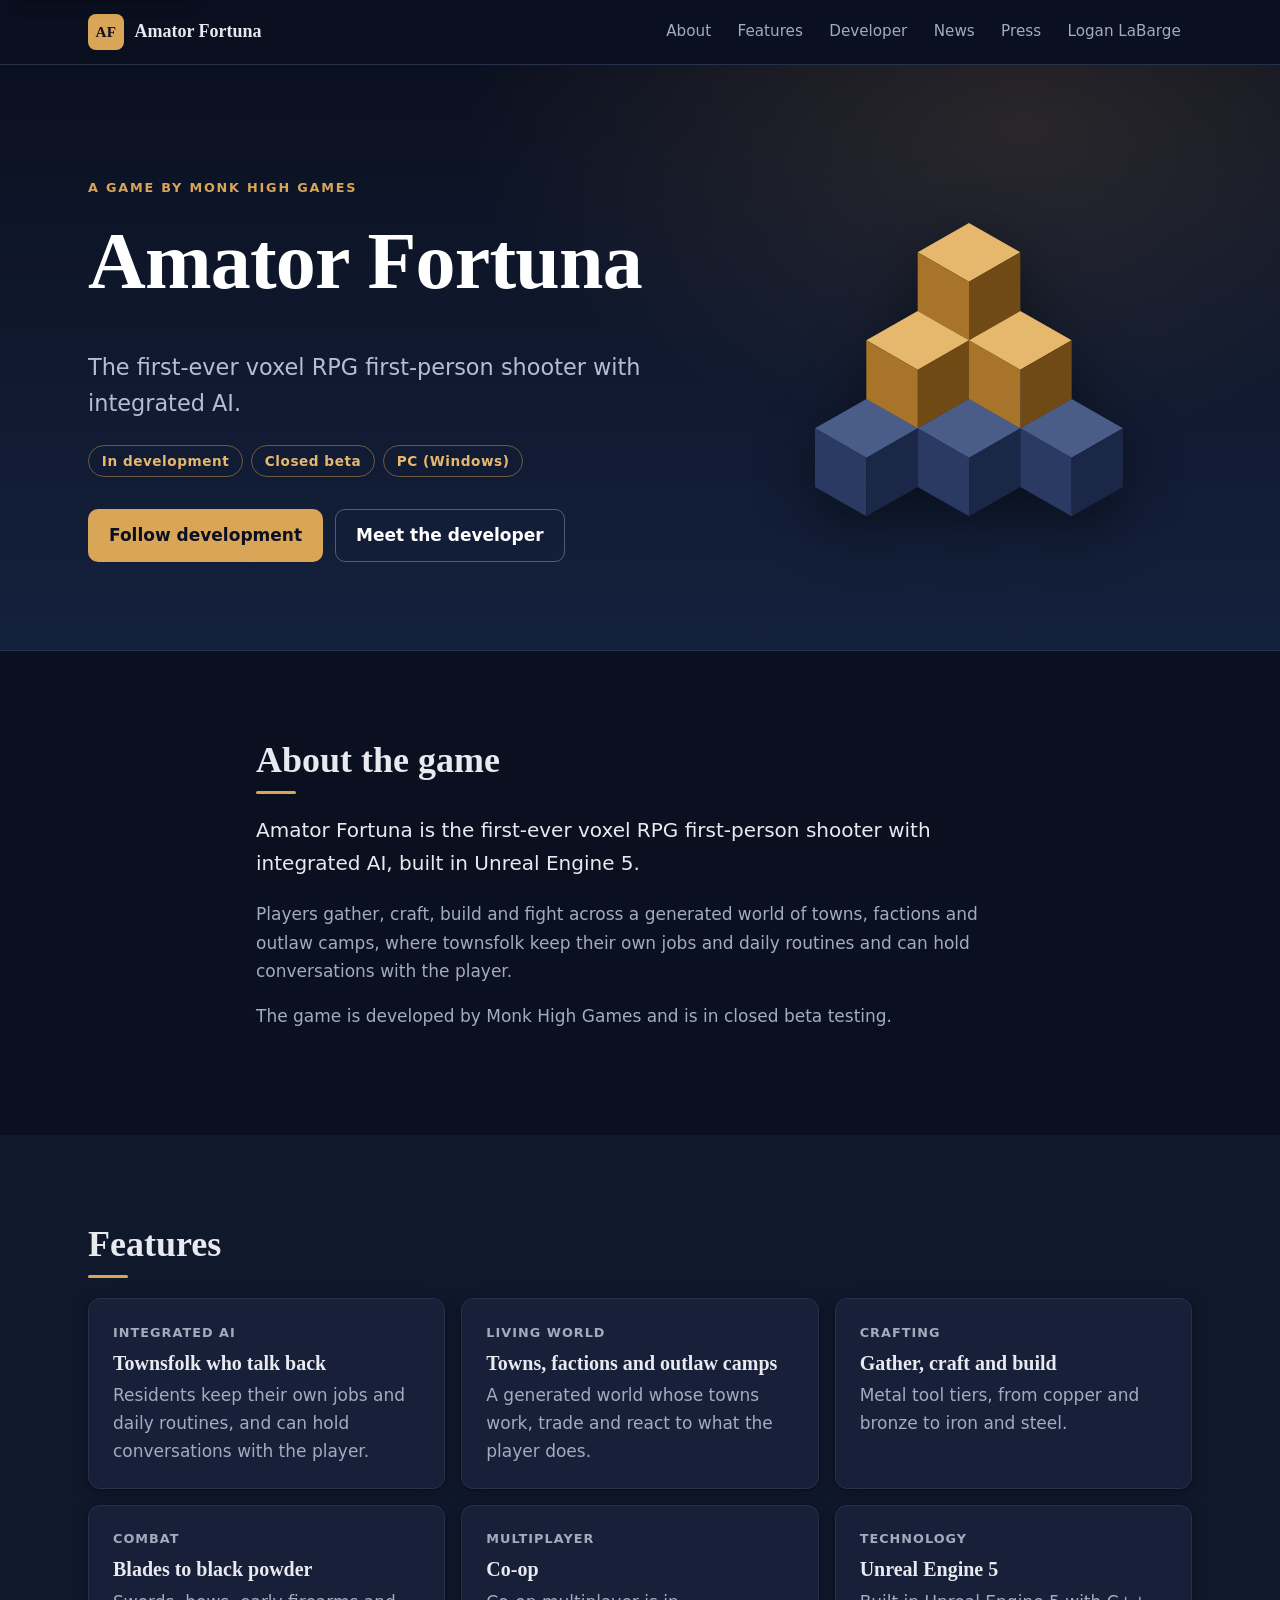
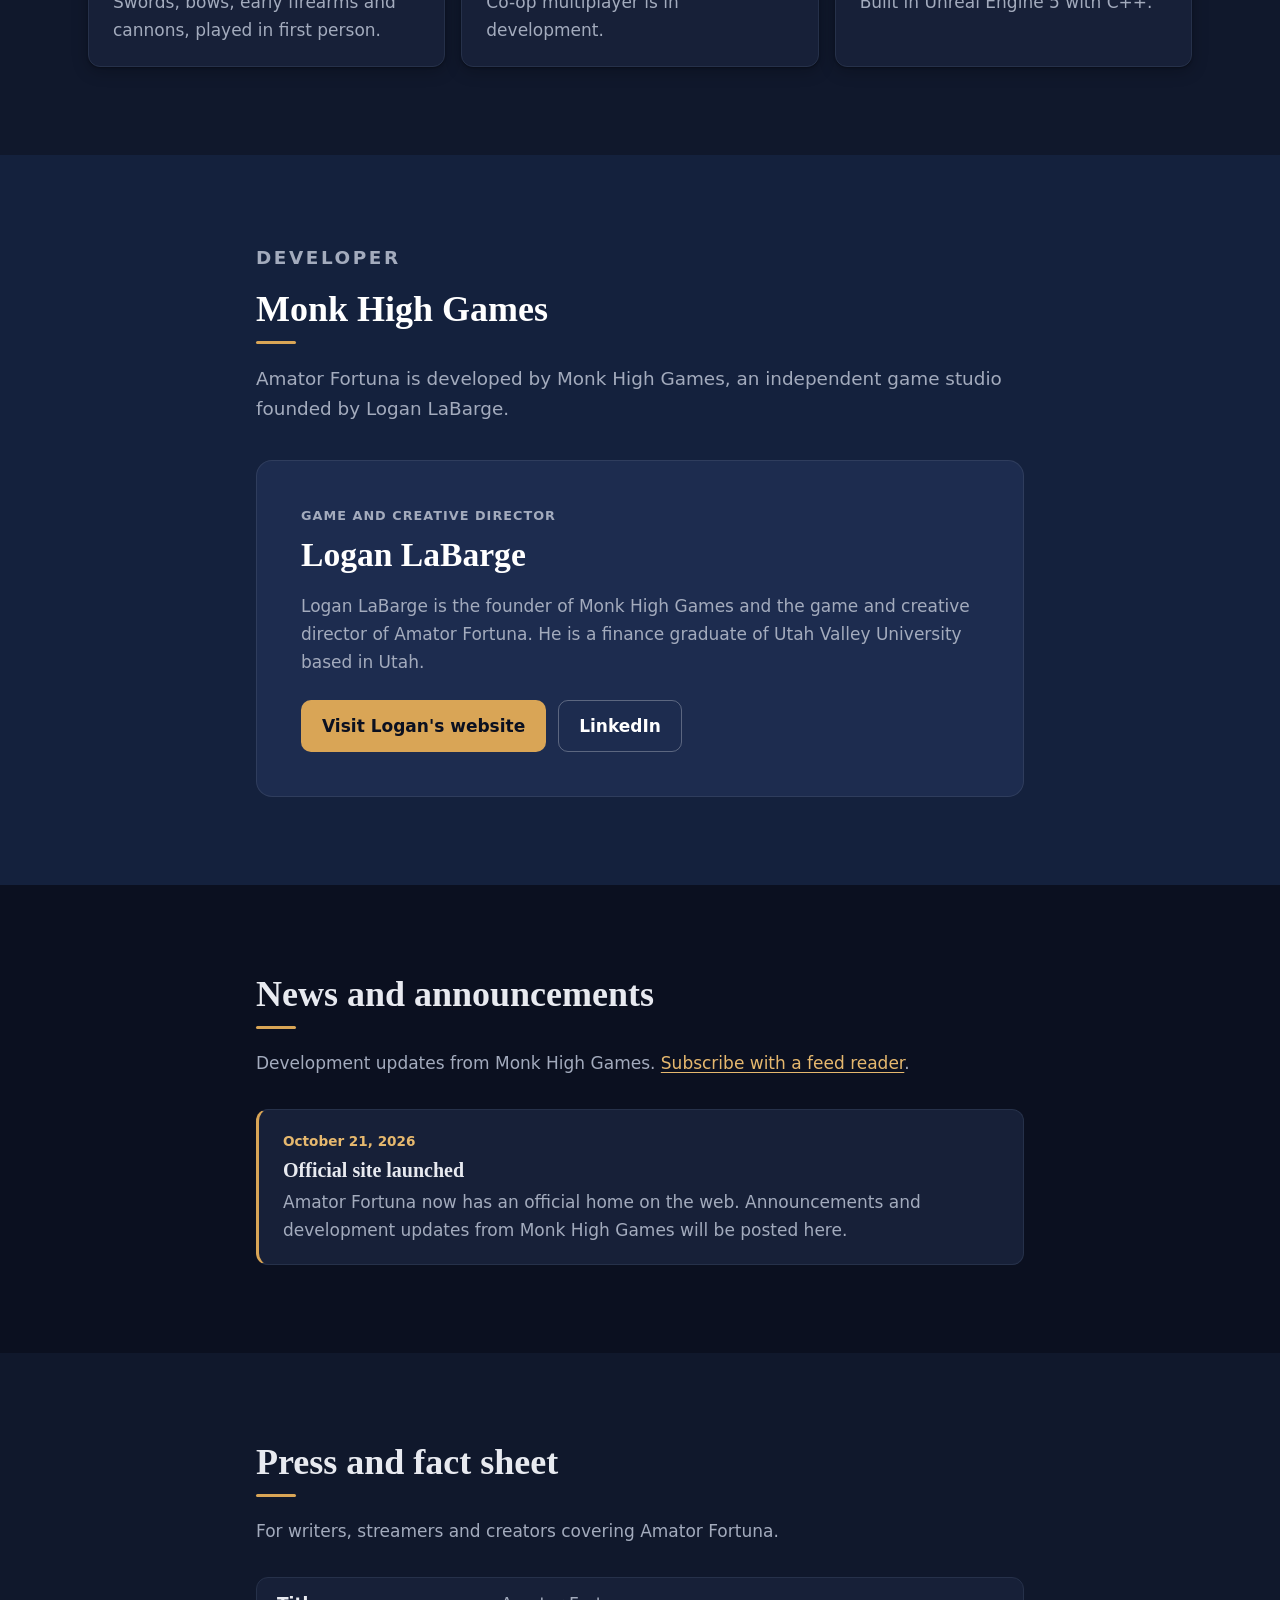
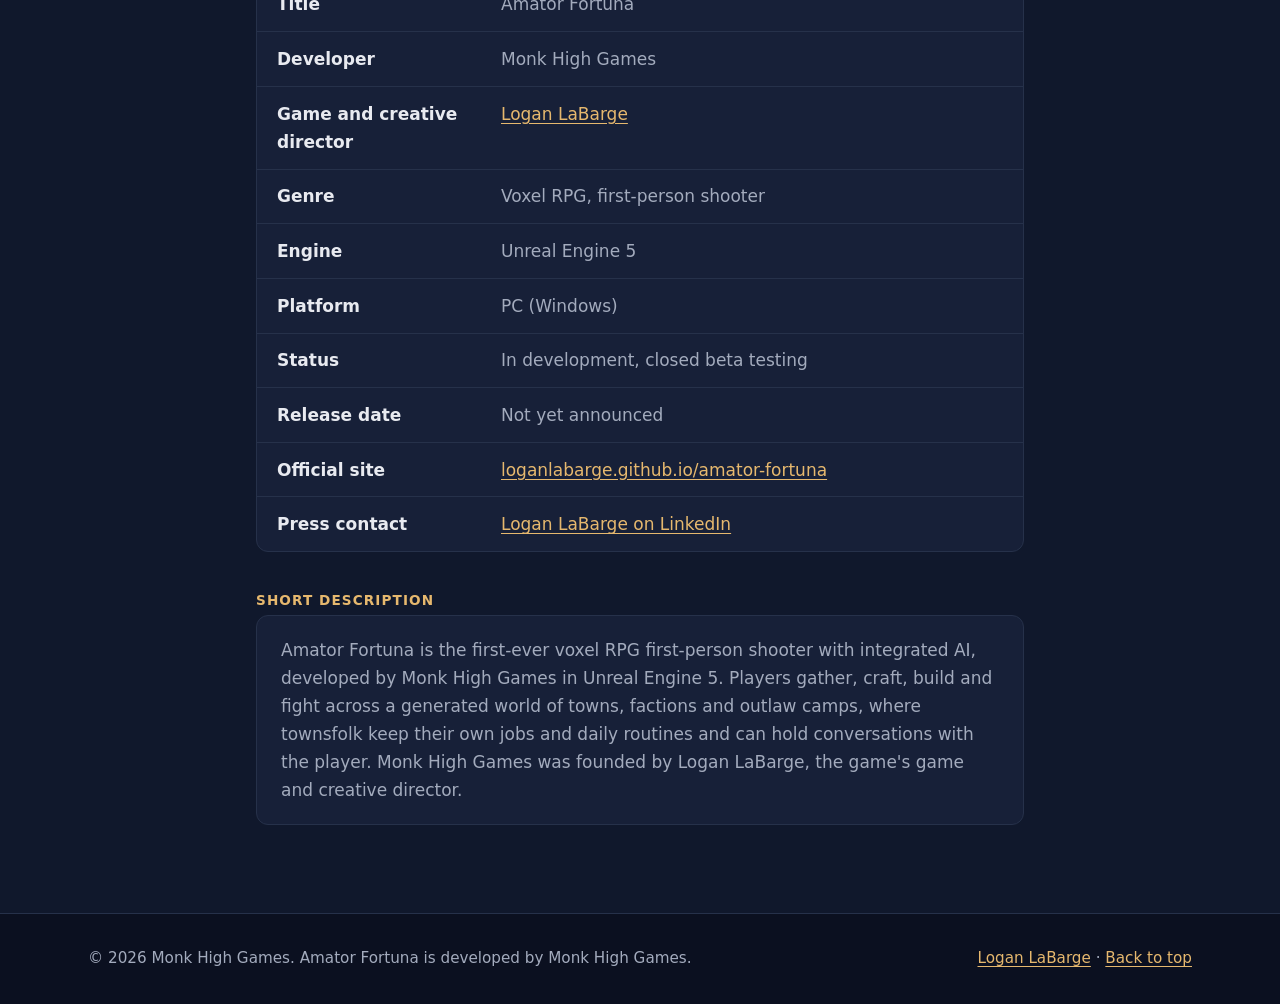
==== amator-fortuna/index.html @ 2a2f9566 "Add the official Amator Fortuna game page New /amator-fortuna/ page: about, features, developer (Mon" ====
<!doctype html>
<html lang="en">
<head>
  <meta charset="utf-8">
  <meta name="viewport" content="width=device-width, initial-scale=1">

  <!-- ===== Primary SEO ===== -->
  <title>Amator Fortuna | Official Game Site | Monk High Games</title>
  <meta name="description" content="Amator Fortuna is the first-ever voxel RPG first-person shooter with integrated AI, developed by Monk High Games in Unreal Engine 5. Game and creative director: Logan LaBarge.">
  <meta name="author" content="Logan LaBarge">
  <meta name="robots" content="index, follow, max-image-preview:large">
  <link rel="canonical" href="https://loganlabarge.github.io/amator-fortuna/">
  <link rel="author" href="https://loganlabarge.github.io/">
  <link rel="alternate" type="application/atom+xml" title="Amator Fortuna news" href="https://loganlabarge.github.io/amator-fortuna/feed.xml">

  <!-- ===== Open Graph (LinkedIn, Facebook, Discord, iMessage, etc.) ===== -->
  <meta property="og:type" content="website">
  <meta property="og:site_name" content="Amator Fortuna">
  <meta property="og:title" content="Amator Fortuna, by Monk High Games">
  <meta property="og:description" content="The first-ever voxel RPG first-person shooter with integrated AI. In development for PC.">
  <meta property="og:url" content="https://loganlabarge.github.io/amator-fortuna/">
  <meta property="og:image" content="https://loganlabarge.github.io/assets/og-amator-fortuna.png">
  <meta property="og:image:width" content="1200">
  <meta property="og:image:height" content="630">
  <meta property="og:image:alt" content="Amator Fortuna, a game by Monk High Games">
  <meta property="og:locale" content="en_US">

  <!-- ===== Twitter / X card ===== -->
  <meta name="twitter:card" content="summary_large_image">
  <meta name="twitter:title" content="Amator Fortuna, by Monk High Games">
  <meta name="twitter:description" content="The first-ever voxel RPG first-person shooter with integrated AI. In development for PC.">
  <meta name="twitter:image" content="https://loganlabarge.github.io/assets/og-amator-fortuna.png">

  <link rel="icon" href="../assets/favicon-af.svg" type="image/svg+xml">
  <link rel="icon" href="../assets/favicon-af-32.png" type="image/png" sizes="32x32">
  <link rel="apple-touch-icon" href="../assets/apple-touch-icon-af.png">
  <meta name="theme-color" content="#0b1020">
  <link rel="stylesheet" href="../assets/styles.css">

  <!-- ===== Structured data (schema.org JSON-LD) =====
       The game, its studio and its director. The Person is the same entity as on the
       homepage (same @id), which is how search engines tie the two pages together. -->
  <script type="application/ld+json">
  {
    "@context": "https://schema.org",
    "@graph": [
      {
        "@type": "WebPage",
        "@id": "https://loganlabarge.github.io/amator-fortuna/#webpage",
        "url": "https://loganlabarge.github.io/amator-fortuna/",
        "name": "Amator Fortuna | Official Game Site",
        "inLanguage": "en-US",
        "dateCreated": "2026-10-21",
        "dateModified": "2026-10-21",
        "isPartOf": { "@id": "https://loganlabarge.github.io/#website" },
        "about": { "@id": "https://loganlabarge.github.io/amator-fortuna/#game" },
        "mainEntity": { "@id": "https://loganlabarge.github.io/amator-fortuna/#game" },
        "author": { "@id": "https://loganlabarge.github.io/#person" },
        "breadcrumb": {
          "@type": "BreadcrumbList",
          "itemListElement": [
            { "@type": "ListItem", "position": 1, "name": "Logan LaBarge", "item": "https://loganlabarge.github.io/" },
            { "@type": "ListItem", "position": 2, "name": "Amator Fortuna", "item": "https://loganlabarge.github.io/amator-fortuna/" }
          ]
        }
      },
      {
        "@type": "VideoGame",
        "@id": "https://loganlabarge.github.io/amator-fortuna/#game",
        "name": "Amator Fortuna",
        "url": "https://loganlabarge.github.io/amator-fortuna/",
        "image": "https://loganlabarge.github.io/assets/og-amator-fortuna.png",
        "description": "The first-ever voxel RPG first-person shooter with integrated AI, built in Unreal Engine 5. Players gather, craft, build and fight across a generated world of towns, factions and outlaw camps, where townsfolk keep their own jobs and daily routines and can hold conversations with the player. In closed beta testing.",
        "genre": ["Role-playing game", "First-person shooter", "Voxel"],
        "gamePlatform": "PC",
        "operatingSystem": "Windows",
        "applicationCategory": "Game",
        "playMode": ["SinglePlayer", "CoOp"],
        "author": { "@id": "https://loganlabarge.github.io/#person" },
        "director": { "@id": "https://loganlabarge.github.io/#person" },
        "creator": { "@id": "https://loganlabarge.github.io/#monkhighgames" },
        "publisher": { "@id": "https://loganlabarge.github.io/#monkhighgames" }
      },
      {
        "@type": "Organization",
        "@id": "https://loganlabarge.github.io/#monkhighgames",
        "name": "Monk High Games",
        "url": "https://loganlabarge.github.io/#monk-high-games",
        "founder": { "@id": "https://loganlabarge.github.io/#person" },
        "description": "Independent game studio founded by Logan LaBarge, developer of Amator Fortuna."
      },
      {
        "@type": "Person",
        "@id": "https://loganlabarge.github.io/#person",
        "name": "Logan LaBarge",
        "url": "https://loganlabarge.github.io/",
        "jobTitle": "Founder",
        "worksFor": { "@id": "https://loganlabarge.github.io/#monkhighgames" },
        "sameAs": [
          "https://www.linkedin.com/in/logan-labarge-49076a348/",
          "https://github.com/loganlabarge"
        ]
      }
    ]
  }
  </script>
</head>
<body class="game">
  <a class="skip-link" href="#main">Skip to content</a>

  <header class="site-header">
    <div class="container header-inner">
      <a class="brand" href="#top" aria-label="Amator Fortuna, back to top">
        <span class="monogram" aria-hidden="true">AF</span>
        <span class="brand-name">Amator Fortuna</span>
      </a>
      <button class="nav-toggle" type="button" aria-expanded="false" aria-controls="site-nav" hidden>
        <span class="nav-toggle-bars" aria-hidden="true"></span>
        <span class="visually-hidden">Menu</span>
      </button>
      <nav id="site-nav" class="site-nav" aria-label="Sections">
        <ul>
          <li><a href="#about">About</a></li>
          <li><a href="#features">Features</a></li>
          <li><a href="#developer">Developer</a></li>
          <li><a href="#news">News</a></li>
          <li><a href="#press">Press</a></li>
          <li><a href="../">Logan LaBarge</a></li>
        </ul>
      </nav>
    </div>
  </header>

  <main id="main">
    <!-- ===== Hero ===== -->
    <section class="game-hero" id="top" aria-labelledby="game-title">
      <div class="container game-hero-inner">
        <div class="game-hero-text">
          <p class="eyebrow eyebrow-light">A game by Monk High Games</p>
          <h1 id="game-title">Amator Fortuna</h1>
          <p class="lede">The first-ever voxel RPG first-person shooter with integrated AI.</p>
          <ul class="status-list" aria-label="Status">
            <li>In development</li>
            <li>Closed beta</li>
            <li>PC (Windows)</li>
          </ul>
          <div class="hero-actions">
            <a class="button button-gold" href="#news">Follow development</a>
            <a class="button button-outline" href="../">Meet the developer</a>
          </div>
        </div>
        <!-- Decorative voxel stack (no screenshot until public-safe footage exists). -->
        <svg class="game-hero-art" viewBox="-120 -135 240 230" aria-hidden="true" focusable="false">
          <defs>
            <g id="cube-gold">
              <path d="M0 0L35 -20L0 -40L-35 -20Z" fill="#e6b86e"/>
              <path d="M-35 -20L0 0L0 40L-35 20Z" fill="#a8742a"/>
              <path d="M35 -20L0 0L0 40L35 20Z" fill="#6f4a14"/>
            </g>
            <g id="cube-stone">
              <path d="M0 0L35 -20L0 -40L-35 -20Z" fill="#4a5c88"/>
              <path d="M-35 -20L0 0L0 40L-35 20Z" fill="#2a3a63"/>
              <path d="M35 -20L0 0L0 40L35 20Z" fill="#1b2747"/>
            </g>
          </defs>
          <!-- painted back to front: x + y + z ascending; screen = (35(x-y), 20(x+y) - 40z) -->
          <use href="#cube-stone" x="0" y="0"/>
          <use href="#cube-stone" x="35" y="20"/>
          <use href="#cube-stone" x="-35" y="20"/>
          <use href="#cube-gold" x="0" y="-40"/>
          <use href="#cube-stone" x="70" y="40"/>
          <use href="#cube-stone" x="0" y="40"/>
          <use href="#cube-stone" x="-70" y="40"/>
          <use href="#cube-gold" x="35" y="-20"/>
          <use href="#cube-gold" x="-35" y="-20"/>
          <use href="#cube-gold" x="0" y="-80"/>
        </svg>
      </div>
    </section>

    <!-- ===== About ===== -->
    <section class="section" id="about" aria-labelledby="about-title">
      <div class="container narrow">
        <h2 id="about-title">About the game</h2>
        <p class="game-lead">Amator Fortuna is the first-ever voxel RPG first-person shooter with integrated AI, built in Unreal Engine 5.</p>
        <p>Players gather, craft, build and fight across a generated world of towns, factions and outlaw camps, where townsfolk keep their own jobs and daily routines and can hold conversations with the player.</p>
        <p>The game is developed by Monk High Games and is in closed beta testing.</p>
      </div>
    </section>

    <!-- ===== Features ===== -->
    <section class="section section-alt" id="features" aria-labelledby="features-title">
      <div class="container">
        <h2 id="features-title">Features</h2>
        <ul class="card-grid feature-grid">
          <li class="card">
            <p class="card-kicker">Integrated AI</p>
            <h3>Townsfolk who talk back</h3>
            <p>Residents keep their own jobs and daily routines, and can hold conversations with the player.</p>
          </li>
          <li class="card">
            <p class="card-kicker">Living world</p>
            <h3>Towns, factions and outlaw camps</h3>
            <p>A generated world whose towns work, trade and react to what the player does.</p>
          </li>
          <li class="card">
            <p class="card-kicker">Crafting</p>
            <h3>Gather, craft and build</h3>
            <p>Metal tool tiers, from copper and bronze to iron and steel.</p>
          </li>
          <li class="card">
            <p class="card-kicker">Combat</p>
            <h3>Blades to black powder</h3>
            <p>Swords, bows, early firearms and cannons, played in first person.</p>
          </li>
          <li class="card">
            <p class="card-kicker">Multiplayer</p>
            <h3>Co-op</h3>
            <p>Co-op multiplayer is in development.</p>
          </li>
          <li class="card">
            <p class="card-kicker">Technology</p>
            <h3>Unreal Engine 5</h3>
            <p>Built in Unreal Engine 5 with C++.</p>
          </li>
        </ul>
      </div>
    </section>

    <!-- ===== Developer ===== -->
    <section class="section section-feature" id="developer" aria-labelledby="developer-title">
      <div class="container narrow">
        <div class="feature-head">
          <p class="eyebrow eyebrow-light">Developer</p>
          <h2 id="developer-title">Monk High Games</h2>
          <p>Amator Fortuna is developed by Monk High Games, an independent game studio founded by Logan LaBarge.</p>
        </div>
        <article class="feature-card" aria-labelledby="director-title">
          <p class="card-kicker">Game and creative director</p>
          <h3 id="director-title">Logan LaBarge</h3>
          <p>Logan LaBarge is the founder of Monk High Games and the game and creative director of Amator Fortuna. He is a finance graduate of Utah Valley University based in Utah.</p>
          <div class="hero-actions">
            <a class="button button-gold" href="../" rel="author">Visit Logan's website</a>
            <a class="button button-outline" href="https://www.linkedin.com/in/logan-labarge-49076a348/">LinkedIn</a>
          </div>
        </article>
      </div>
    </section>

    <!-- ===== News =====
         Newest first. For each announcement, copy an <article class="news-item"> block,
         and add a matching <entry> to feed.xml so followers' feed readers pick it up. -->
    <section class="section" id="news" aria-labelledby="news-title">
      <div class="container narrow">
        <h2 id="news-title">News and announcements</h2>
        <p class="section-intro">Development updates from Monk High Games. <a href="feed.xml">Subscribe with a feed reader</a>.</p>
        <div class="news-list">
          <article class="news-item" id="official-site-launch">
            <time datetime="2026-10-21">October 21, 2026</time>
            <h3>Official site launched</h3>
            <p>Amator Fortuna now has an official home on the web. Announcements and development updates from Monk High Games will be posted here.</p>
          </article>
        </div>
      </div>
    </section>

    <!-- ===== Press ===== -->
    <section class="section section-alt" id="press" aria-labelledby="press-title">
      <div class="container narrow">
        <h2 id="press-title">Press and fact sheet</h2>
        <p class="section-intro">For writers, streamers and creators covering Amator Fortuna.</p>
        <dl class="fact-sheet">
          <div><dt>Title</dt><dd>Amator Fortuna</dd></div>
          <div><dt>Developer</dt><dd>Monk High Games</dd></div>
          <div><dt>Game and creative director</dt><dd><a href="../">Logan LaBarge</a></dd></div>
          <div><dt>Genre</dt><dd>Voxel RPG, first-person shooter</dd></div>
          <div><dt>Engine</dt><dd>Unreal Engine 5</dd></div>
          <div><dt>Platform</dt><dd>PC (Windows)</dd></div>
          <div><dt>Status</dt><dd>In development, closed beta testing</dd></div>
          <div><dt>Release date</dt><dd>Not yet announced</dd></div>
          <div><dt>Official site</dt><dd><a href="https://loganlabarge.github.io/amator-fortuna/">loganlabarge.github.io/amator-fortuna</a></dd></div>
          <div><dt>Press contact</dt><dd><a href="https://www.linkedin.com/in/logan-labarge-49076a348/">Logan LaBarge on LinkedIn</a></dd></div>
        </dl>
        <h3 class="boilerplate-title">Short description</h3>
        <blockquote class="boilerplate">
          <p>Amator Fortuna is the first-ever voxel RPG first-person shooter with integrated AI, developed by Monk High Games in Unreal Engine 5. Players gather, craft, build and fight across a generated world of towns, factions and outlaw camps, where townsfolk keep their own jobs and daily routines and can hold conversations with the player. Monk High Games was founded by Logan LaBarge, the game's game and creative director.</p>
        </blockquote>
      </div>
    </section>
  </main>

  <footer class="site-footer">
    <div class="container footer-inner">
      <p>&copy; 2026 Monk High Games. Amator Fortuna is developed by Monk High Games.</p>
      <p><a href="../">Logan LaBarge</a> &middot; <a href="#top">Back to top</a></p>
    </div>
  </footer>

  <script>
    // Collapsible menu on small screens. Without JavaScript the links simply stay visible.
    (function () {
      var toggle = document.querySelector('.nav-toggle');
      var nav = document.getElementById('site-nav');
      if (!toggle || !nav) return;
      toggle.hidden = false;
      document.documentElement.classList.add('js');
      function setOpen(open) {
        toggle.setAttribute('aria-expanded', String(open));
        nav.classList.toggle('is-open', open);
      }
      toggle.addEventListener('click', function () {
        setOpen(toggle.getAttribute('aria-expanded') !== 'true');
      });
      nav.addEventListener('click', function (e) {
        if (e.target.closest('a')) setOpen(false);
      });
      document.addEventListener('keydown', function (e) {
        if (e.key === 'Escape' && nav.classList.contains('is-open')) { setOpen(false); toggle.focus(); }
      });
    })();
  </script>
</body>
</html>
---- assets/styles.css ----
/* Logan LaBarge: personal site. No web fonts, no frameworks: one small stylesheet. */

:root {
  --bg: #fbfaf7;
  --bg-alt: #f2efe8;
  --surface: #ffffff;
  --text: #1c1f26;
  --text-muted: #565c69;
  --border: #e2ddd2;
  --brand: #14213d;          /* deep navy */
  --brand-contrast: #ffffff;
  --accent: #a8742a;         /* old gold */
  --accent-strong: #8a5d1d;
  --link: #1f4e8c;
  --feature-bg: #14213d;
  --feature-text: #e9ecf3;
  --feature-muted: #b5bdd0;
  --feature-surface: #1d2c4f;
  --todo-bg: #fff4d6;
  --todo-border: #d9a520;
  --todo-text: #5b4300;
  --shadow: 0 1px 2px rgba(20, 33, 61, .06), 0 4px 16px rgba(20, 33, 61, .06);
  --radius: 12px;
  --font-sans: system-ui, -apple-system, "Segoe UI", Roboto, "Helvetica Neue", Arial, sans-serif;
  --font-serif: "Iowan Old Style", "Palatino Linotype", Palatino, "Book Antiqua", Georgia, serif;
  color-scheme: light;
}

@media (prefers-color-scheme: dark) {
  :root {
    --bg: #0f1420;
    --bg-alt: #141b2b;
    --surface: #1a2234;
    --text: #e8eaf0;
    --text-muted: #a3abbd;
    --border: #2a3448;
    --brand: #e8eaf0;
    --brand-contrast: #0f1420;
    --accent: #d9a556;
    --accent-strong: #e6b86e;
    --link: #8fb6ff;
    --feature-bg: #0b1020;
    --feature-text: #e8eaf0;
    --feature-muted: #a3abbd;
    --feature-surface: #172038;
    --todo-bg: #3a2e0c;
    --todo-border: #c99a2e;
    --todo-text: #ffe7a6;
    --shadow: 0 1px 2px rgba(0, 0, 0, .3), 0 4px 16px rgba(0, 0, 0, .25);
    color-scheme: dark;
  }
}

*, *::before, *::after { box-sizing: border-box; }

html { scroll-behavior: smooth; scroll-padding-top: 5rem; -webkit-text-size-adjust: 100%; }
@media (prefers-reduced-motion: reduce) { html { scroll-behavior: auto; } }

body {
  margin: 0;
  background: var(--bg);
  color: var(--text);
  font: 400 1.0625rem/1.65 var(--font-sans);
  text-rendering: optimizeLegibility;
}

h1, h2, h3 { font-family: var(--font-serif); line-height: 1.2; color: var(--text); margin: 0 0 .5em; }
h1 { font-size: clamp(2.5rem, 7vw, 4.25rem); letter-spacing: -.01em; font-weight: 600; }
h2 { font-size: clamp(1.75rem, 4vw, 2.25rem); font-weight: 600; }
h3 { font-size: 1.25rem; font-weight: 600; }
p { margin: 0 0 1em; }
ul, ol { padding-left: 1.25rem; }
a { color: var(--link); text-underline-offset: .18em; }
a:hover { text-decoration-thickness: 2px; }

:focus-visible { outline: 3px solid var(--accent); outline-offset: 3px; border-radius: 4px; }

.visually-hidden {
  position: absolute !important; width: 1px; height: 1px; padding: 0; margin: -1px;
  overflow: hidden; clip: rect(0 0 0 0); white-space: nowrap; border: 0;
}

.skip-link {
  position: absolute; left: 1rem; top: -3rem; z-index: 100;
  background: var(--surface); color: var(--text); padding: .6rem 1rem; border-radius: 8px;
  box-shadow: var(--shadow); font-weight: 600;
}
.skip-link:focus { top: 1rem; }

.container { width: 100%; max-width: 72rem; margin: 0 auto; padding: 0 1.5rem; }
.narrow { max-width: 48rem; }
.container.narrow { max-width: calc(48rem + 3rem); }
@media (max-width: 480px) { .container { padding: 0 1rem; } }

/* ---------- Header ---------- */
.site-header {
  position: sticky; top: 0; z-index: 50;
  background: color-mix(in srgb, var(--bg) 88%, transparent);
  backdrop-filter: saturate(1.4) blur(10px);
  -webkit-backdrop-filter: saturate(1.4) blur(10px);
  border-bottom: 1px solid var(--border);
}
@supports not (background: color-mix(in srgb, red 50%, blue)) { .site-header { background: var(--bg); } }

.header-inner { display: flex; align-items: center; justify-content: space-between; gap: 1rem; min-height: 4rem; }

.brand { display: inline-flex; align-items: center; gap: .65rem; text-decoration: none; color: var(--text); font-weight: 600; }
.monogram {
  display: inline-grid; place-items: center; width: 2.25rem; height: 2.25rem; border-radius: 8px;
  background: var(--brand); color: var(--brand-contrast);
  font: 600 .95rem/1 var(--font-serif); letter-spacing: .02em;
}
.brand-name { font-family: var(--font-serif); font-size: 1.125rem; }

.site-nav ul { list-style: none; margin: 0; padding: 0; display: flex; flex-wrap: wrap; gap: .25rem; }
.site-nav a {
  display: block; padding: .45rem .7rem; border-radius: 8px;
  color: var(--text-muted); text-decoration: none; font-size: .95rem; font-weight: 500;
}
.site-nav a:hover { color: var(--text); background: var(--bg-alt); }

.nav-toggle {
  display: none; width: 2.75rem; height: 2.75rem; border: 1px solid var(--border); border-radius: 8px;
  background: var(--surface); color: var(--text); cursor: pointer; padding: 0;
}
.nav-toggle-bars, .nav-toggle-bars::before, .nav-toggle-bars::after {
  display: block; width: 1.1rem; height: 2px; background: currentColor; border-radius: 2px; margin: 0 auto; position: relative;
}
.nav-toggle-bars::before, .nav-toggle-bars::after { content: ""; position: absolute; left: 0; }
.nav-toggle-bars::before { top: -6px; }
.nav-toggle-bars::after { top: 6px; }

@media (max-width: 860px) {
  .js .nav-toggle { display: inline-block; }
  .js .site-nav {
    display: none; position: absolute; left: 0; right: 0; top: 100%;
    background: var(--bg); border-bottom: 1px solid var(--border); box-shadow: var(--shadow);
  }
  .js .site-nav.is-open { display: block; }
  .js .site-nav ul { flex-direction: column; padding: .5rem 1rem 1rem; }
  .js .site-nav a { padding: .75rem .75rem; font-size: 1rem; }
  html:not(.js) .header-inner { flex-wrap: wrap; padding-bottom: .5rem; }
}

/* ---------- Hero ---------- */
.hero {
  padding: clamp(4rem, 12vw, 8rem) 0 clamp(3.5rem, 9vw, 6rem);
  background:
    radial-gradient(60rem 30rem at 85% -10%, color-mix(in srgb, var(--accent) 16%, transparent), transparent 70%),
    var(--bg);
  border-bottom: 1px solid var(--border);
}
.eyebrow {
  font-size: .8rem; font-weight: 700; letter-spacing: .14em; text-transform: uppercase;
  color: var(--accent-strong); margin-bottom: .9rem;
}
.eyebrow-light { color: var(--accent); }
.lede { font-size: clamp(1.15rem, 2.4vw, 1.4rem); color: var(--text-muted); max-width: 40rem; }
.hero-actions { display: flex; flex-wrap: wrap; gap: .75rem; margin-top: 2rem; }

.button {
  display: inline-flex; align-items: center; justify-content: center; min-height: 2.9rem;
  padding: .7rem 1.25rem; border-radius: 10px; font-weight: 600; text-decoration: none;
  border: 1px solid transparent; transition: transform .15s ease, background-color .15s ease;
}
.button:hover { transform: translateY(-1px); }
@media (prefers-reduced-motion: reduce) { .button { transition: none; } .button:hover { transform: none; } }
.button-primary { background: var(--brand); color: var(--brand-contrast); }
.button-ghost { border-color: var(--border); color: var(--text); background: var(--surface); }

/* ---------- Sections ---------- */
.section { padding: clamp(3.5rem, 8vw, 5.5rem) 0; }
.section-alt { background: var(--bg-alt); }
.section-intro { color: var(--text-muted); margin-bottom: 2rem; }
.section h2 { margin-bottom: 1.25rem; }
.section h2::after {
  content: ""; display: block; width: 2.5rem; height: 3px; margin-top: .6rem;
  background: var(--accent); border-radius: 2px;
}

/* Timeline (education, experience) */
.timeline { list-style: none; padding: 0; margin: 0; }
.timeline-item {
  display: grid; grid-template-columns: 10rem 1fr; gap: 1.5rem;
  padding: 1.5rem 0; border-top: 1px solid var(--border);
}
.timeline-item:first-child { border-top: 0; padding-top: 0; }
.timeline-item.no-meta { grid-template-columns: 1fr; }
.timeline-meta { color: var(--text-muted); font-size: .95rem; font-variant-numeric: tabular-nums; padding-top: .2rem; }
.timeline-body h3 { margin-bottom: .2rem; }
.org { color: var(--text-muted); margin-bottom: .75rem; }
.timeline-body ul { margin: 0; }
@media (max-width: 640px) { .timeline-item { grid-template-columns: 1fr; gap: .35rem; } }

/* Cards */
.card-grid { list-style: none; padding: 0; margin: 0; display: grid; gap: 1rem; grid-template-columns: repeat(auto-fit, minmax(min(100%, 18rem), 1fr)); }
.card {
  background: var(--surface); border: 1px solid var(--border); border-radius: var(--radius);
  padding: 1.4rem 1.5rem; box-shadow: var(--shadow);
}
.card h3 { margin-bottom: .4rem; }
.card h3 a { color: inherit; }
.card p:last-child { margin-bottom: 0; }
.card-kicker { font-size: .8rem; font-weight: 700; letter-spacing: .08em; text-transform: uppercase; color: var(--accent-strong); margin-bottom: .5rem; }

/* Feature (Monk High Games / Amator Fortuna) */
.section-feature { background: var(--feature-bg); color: var(--feature-text); }
.section-feature h2, .section-feature h3 { color: #ffffff; }
.section-feature p { color: var(--feature-muted); }
.feature-head { margin-bottom: 2.25rem; }
.feature-head p { font-size: 1.15rem; }
.feature-card {
  background: var(--feature-surface); border: 1px solid rgba(255, 255, 255, .08); border-radius: calc(var(--radius) + 4px);
  padding: clamp(1.5rem, 4vw, 2.75rem); max-width: 56rem;
}
.feature-card h3 { font-size: clamp(1.6rem, 3.5vw, 2.1rem); }
.feature-card .card-kicker { color: var(--accent); }
.feature-list { color: var(--feature-text); margin: 1.25rem 0 1.5rem; display: grid; gap: .35rem; }
.feature-shot { display: block; width: 100%; height: auto; border-radius: var(--radius); margin-top: 1.5rem; }

/* ---------- Game page (amator-fortuna/): always dark, navy and gold ---------- */
.game {
  --bg: #0b1020;
  --bg-alt: #10182c;
  --surface: #172038;
  --text: #e8eaf0;
  --text-muted: #a3abbd;
  --border: #26314a;
  --brand: #d9a556;
  --brand-contrast: #0b1020;
  --accent: #d9a556;
  --accent-strong: #e6b86e;
  --link: #e6b86e;
  --feature-bg: #14213d;
  --feature-text: #e9ecf3;
  --feature-muted: #b5bdd0;
  --feature-surface: #1d2c4f;
  --shadow: 0 1px 2px rgba(0, 0, 0, .3), 0 4px 16px rgba(0, 0, 0, .25);
  color-scheme: dark;
}

.game-hero {
  padding: clamp(3.5rem, 10vw, 7rem) 0 clamp(3rem, 8vw, 5.5rem);
  background:
    radial-gradient(50rem 28rem at 80% 10%, rgba(217, 165, 86, .14), transparent 70%),
    linear-gradient(180deg, #0b1020 0%, #14213d 100%);
  border-bottom: 1px solid var(--border);
}
.game-hero-inner { display: grid; grid-template-columns: minmax(0, 1.4fr) minmax(0, 1fr); gap: 2rem; align-items: center; }
.game-hero h1 { font-size: clamp(2.75rem, 8vw, 5rem); color: #ffffff; }
.game-hero .lede { color: var(--feature-muted); }
.game-hero-art { width: 100%; max-width: 22rem; height: auto; justify-self: center; filter: drop-shadow(0 18px 30px rgba(0, 0, 0, .45)); }
@media (max-width: 760px) {
  .game-hero-inner { grid-template-columns: 1fr; }
  .game-hero-art { max-width: 13rem; grid-row: 1; }
}

.status-list { list-style: none; padding: 0; margin: 1.25rem 0 0; display: flex; flex-wrap: wrap; gap: .5rem; }
.status-list li {
  font-size: .85rem; font-weight: 600; letter-spacing: .04em; color: var(--accent-strong);
  border: 1px solid rgba(217, 165, 86, .45); border-radius: 999px; padding: .25rem .8rem;
}

.button-gold { background: var(--accent); color: #0b1020; }
.button-outline { border-color: rgba(255, 255, 255, .28); color: #ffffff; background: transparent; }
.button-outline:hover { border-color: var(--accent); }

.game-lead { font-size: 1.25rem; color: var(--text); }
.game .section p { color: var(--text-muted); }
.game .section .game-lead, .game .card h3 { color: var(--text); }
.feature-grid { grid-template-columns: repeat(auto-fit, minmax(min(100%, 19rem), 1fr)); }
.game .feature-card .hero-actions { margin-top: 1.5rem; }

.news-list { display: grid; gap: 1rem; }
.news-item { background: var(--surface); border: 1px solid var(--border); border-left: 3px solid var(--accent); border-radius: var(--radius); padding: 1.25rem 1.5rem; }
.news-item time { display: block; font-size: .85rem; font-weight: 600; color: var(--accent-strong); margin-bottom: .35rem; font-variant-numeric: tabular-nums; }
.news-item h3 { margin-bottom: .35rem; }
.news-item p:last-child { margin-bottom: 0; }

.fact-sheet { margin: 0 0 2.5rem; border: 1px solid var(--border); border-radius: var(--radius); background: var(--surface); overflow: hidden; }
.fact-sheet div { display: grid; grid-template-columns: 13rem 1fr; gap: 1rem; padding: .8rem 1.25rem; border-top: 1px solid var(--border); }
.fact-sheet div:first-child { border-top: 0; }
.fact-sheet dt { font-weight: 700; color: var(--text); }
.fact-sheet dd { margin: 0; color: var(--text-muted); overflow-wrap: anywhere; }
@media (max-width: 560px) { .fact-sheet div { grid-template-columns: 1fr; gap: .15rem; } }

.boilerplate-title { font-family: var(--font-sans); font-size: .85rem; font-weight: 700; letter-spacing: .08em; text-transform: uppercase; color: var(--accent-strong); }
.boilerplate { margin: 0; padding: 1.25rem 1.5rem; background: var(--surface); border: 1px solid var(--border); border-radius: var(--radius); }
.boilerplate p { margin: 0; }

/* Contact */
.contact-list { list-style: none; padding: 0; margin: 0; display: grid; gap: .75rem; }
.contact-list li {
  display: flex; flex-wrap: wrap; align-items: baseline; gap: .5rem 1rem;
  background: var(--surface); border: 1px solid var(--border); border-radius: var(--radius); padding: 1rem 1.25rem;
}
.contact-label { font-weight: 700; min-width: 6rem; }
.contact-list a { overflow-wrap: anywhere; }

/* Footer */
.site-footer { border-top: 1px solid var(--border); padding: 2rem 0; color: var(--text-muted); font-size: .95rem; }
.footer-inner { display: flex; flex-wrap: wrap; justify-content: space-between; gap: .5rem 1.5rem; }
.footer-inner p { margin: 0; }

/* ---------- Draft markers: remove from the HTML before publishing ----------
   .todo / .todo-block = information only Logan can supply.
   .draft = wording drafted for Logan to confirm or rewrite.
   tools/check-before-publish.ps1 refuses to pass while any of these remain. */
.todo, .todo-block {
  background: var(--todo-bg); color: var(--todo-text); border: 1px dashed var(--todo-border); border-radius: 6px;
}
.todo { padding: .05em .4em; box-decoration-break: clone; -webkit-box-decoration-break: clone; }
.todo-block { padding: 1rem 1.25rem; }
.todo-block ul { margin-bottom: 0; }
.draft { position: relative; outline: 2px dashed var(--todo-border); outline-offset: 6px; border-radius: 2px; }
.draft::before {
  content: "Draft: please check"; display: inline-block; margin-right: .5rem;
  font: 700 .7rem/1.6 var(--font-sans); letter-spacing: .06em; text-transform: uppercase;
  background: var(--todo-border); color: #1c1400; padding: 0 .45rem; border-radius: 4px; vertical-align: .1em;
}
ul.draft::before { display: block; width: max-content; margin: 0 0 .4rem -1.25rem; }

@media print {
  .site-header, .hero-actions, .skip-link { display: none; }
  .section-feature { background: none; color: inherit; }
  .section-feature h2, .section-feature h3, .section-feature p, .feature-list { color: inherit; }
  .feature-card { background: none; border-color: #ccc; }
}
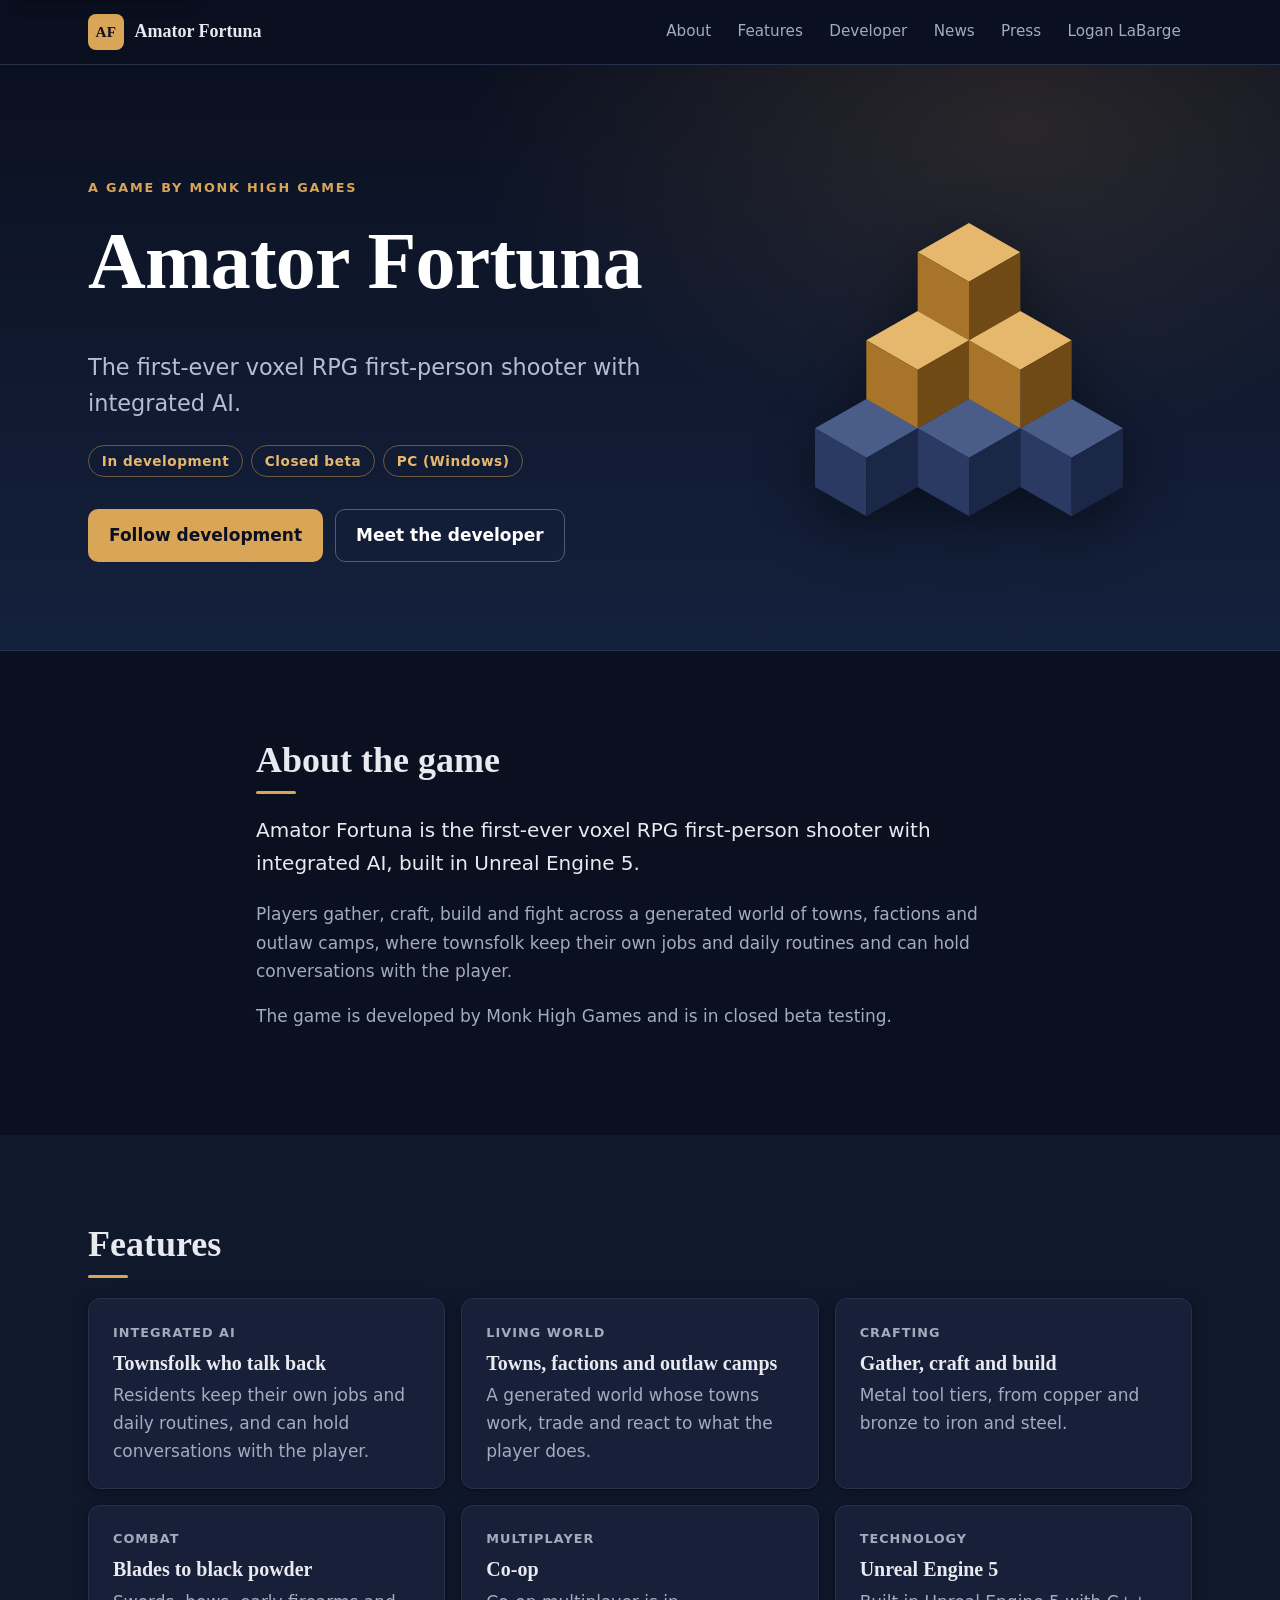
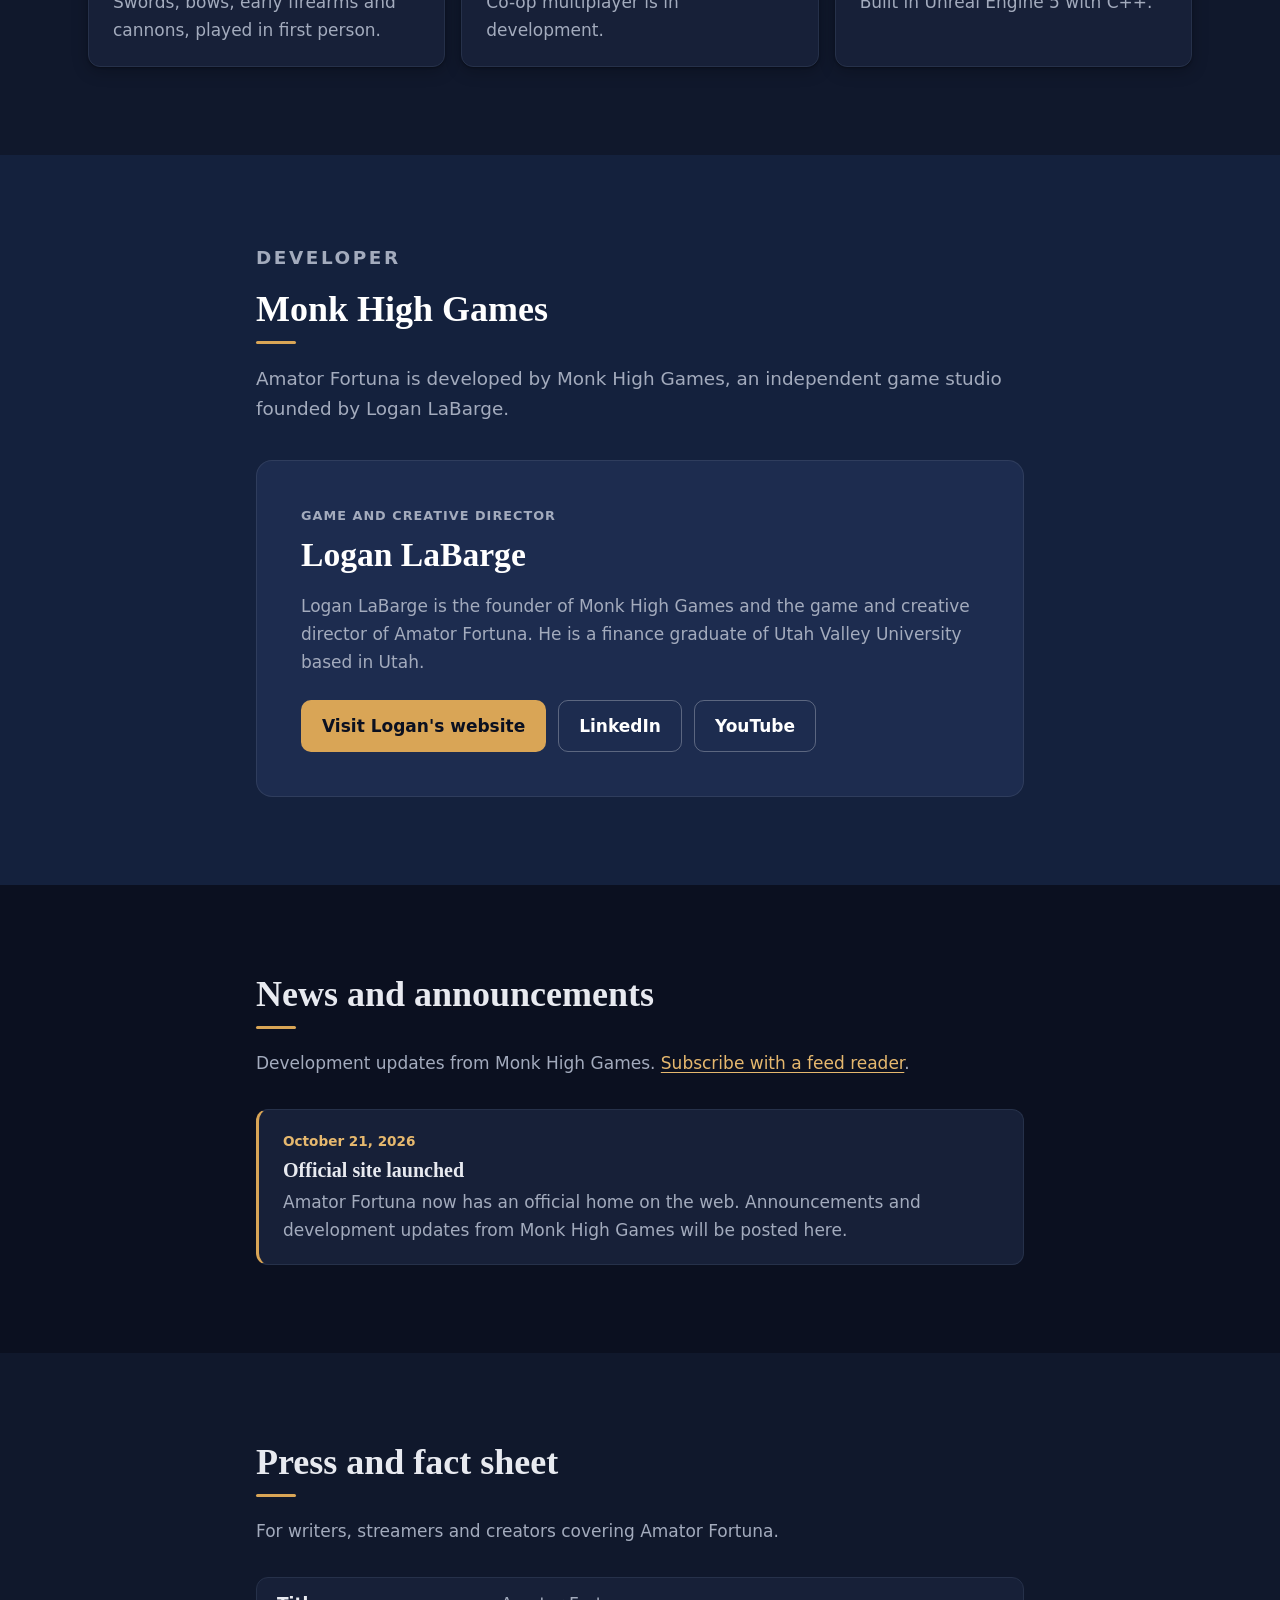
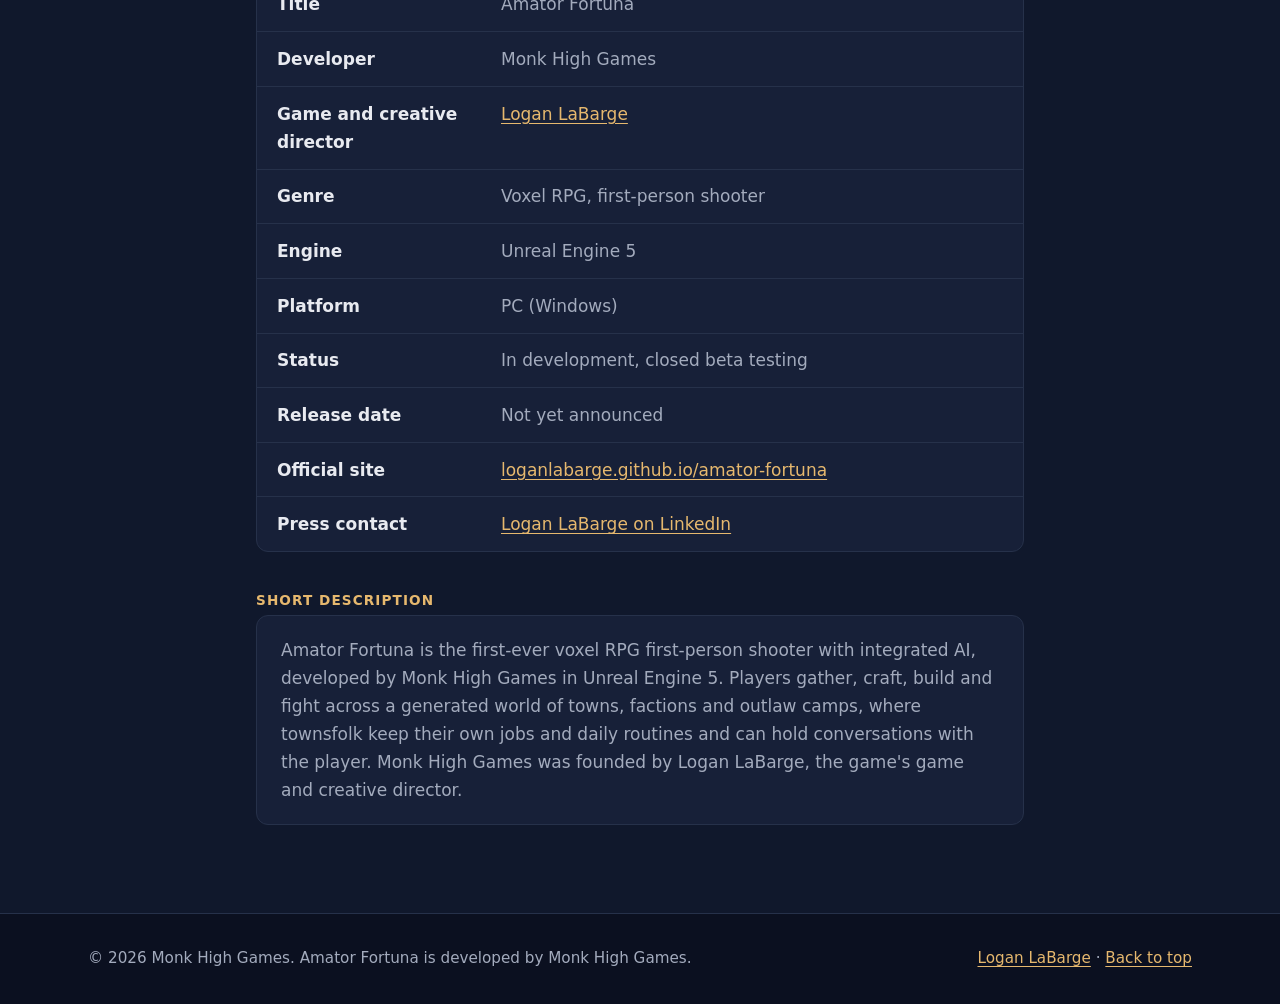
==== commit d7eef4d7: "Add YouTube channel (@LoganLaBarge) to the site Contact list gets a YouTube row (rel=me) and icons f" ====
--- a/amator-fortuna/index.html
+++ b/amator-fortuna/index.html
@@ -98,6 +98,8 @@
         "worksFor": { "@id": "https://loganlabarge.github.io/#monkhighgames" },
         "sameAs": [
           "https://www.linkedin.com/in/logan-labarge-49076a348/",
+          "https://www.youtube.com/@LoganLaBarge",
+          "https://www.youtube.com/channel/UCaB4kdAwZKcUy-RyfiN5hcw",
           "https://github.com/loganlabarge"
         ]
       }
@@ -242,6 +244,7 @@
           <div class="hero-actions">
             <a class="button button-gold" href="../" rel="author">Visit Logan's website</a>
             <a class="button button-outline" href="https://www.linkedin.com/in/logan-labarge-49076a348/">LinkedIn</a>
+            <a class="button button-outline" href="https://www.youtube.com/@LoganLaBarge">YouTube</a>
           </div>
         </article>
       </div>
--- a/assets/styles.css
+++ b/assets/styles.css
@@ -294,7 +294,8 @@
   display: flex; flex-wrap: wrap; align-items: baseline; gap: .5rem 1rem;
   background: var(--surface); border: 1px solid var(--border); border-radius: var(--radius); padding: 1rem 1.25rem;
 }
-.contact-label { font-weight: 700; min-width: 6rem; }
+.contact-label { font-weight: 700; min-width: 7.5rem; display: inline-flex; align-items: center; gap: .55rem; }
+.social-icon { width: 1.15rem; height: 1.15rem; flex: none; fill: currentColor; }
 .contact-list a { overflow-wrap: anywhere; }
 
 /* Footer */
